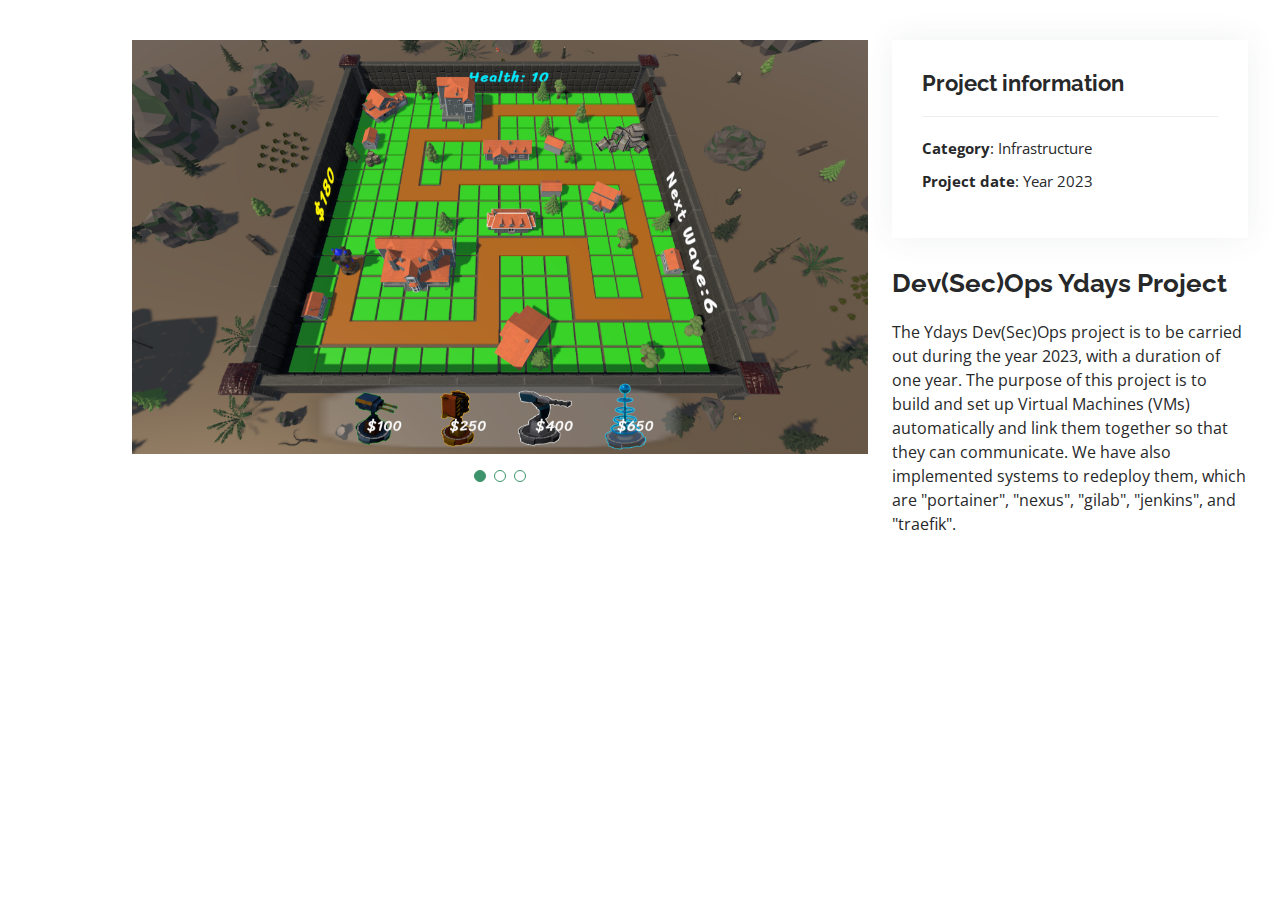
==== portfolio-details2.html @ 78e1e780 "portfolio" ====
<!DOCTYPE html>
<html lang="en">

<head>
  <meta charset="utf-8">
  <meta content="width=device-width, initial-scale=1.0" name="viewport">
  <meta content="" name="description">
  <meta content="" name="keywords">

  <!-- Google Fonts -->
  <link href="https://fonts.googleapis.com/css?family=Open+Sans:300,300i,400,400i,600,600i,700,700i|Raleway:300,300i,400,400i,500,500i,600,600i,700,700i|Poppins:300,300i,400,400i,500,500i,600,600i,700,700i" rel="stylesheet">

  <!-- Vendor CSS Files -->
  <link href="assets/vendor/aos/aos.css" rel="stylesheet">
  <link href="assets/vendor/bootstrap/css/bootstrap.min.css" rel="stylesheet">
  <link href="assets/vendor/bootstrap-icons/bootstrap-icons.css" rel="stylesheet">
  <link href="assets/vendor/boxicons/css/boxicons.min.css" rel="stylesheet">
  <link href="assets/vendor/glightbox/css/glightbox.min.css" rel="stylesheet">
  <link href="assets/vendor/swiper/swiper-bundle.min.css" rel="stylesheet">

  <!-- Template Main CSS File -->
  <link href="assets/css/style.css" rel="stylesheet">
  
</head>

<body>

  <main id="main">

    <!-- ======= Portfolio Details Section ======= -->
    <section id="portfolio-details" class="portfolio-details">
      <div class="container">

        <div class="row gy-4">

          <div class="col-lg-8">
            <div class="portfolio-details-slider swiper">
              <div class="swiper-wrapper align-items-center">

                <div class="swiper-slide">
                  <img src="assets/img/portfolio/portfolio-details-1.png" alt="">
                </div>

                <div class="swiper-slide">
                  <img src="assets/img/portfolio/portfolio-details-2.png" alt="">
                </div>

                <div class="swiper-slide">
                  <img src="assets/img/portfolio/portfolio-details-3.png" alt="">
                </div>

              </div>
              <div class="swiper-pagination"></div>
            </div>
          </div>

          <div class="col-lg-4">
            <div class="portfolio-info">
              <h3>Project information</h3>
              <ul>
                <li><strong>Category</strong>: Infrastructure</li>
                <li><strong>Project date</strong>: Year 2023</li>
              </ul>
            </div>
            <div class="portfolio-description">
              <h2>Dev(Sec)Ops Ydays Project</h2>
              <p>
                The Ydays Dev(Sec)Ops project is to be carried out during the year 2023, with a duration of one year. The purpose of this project is to build and set up Virtual Machines (VMs) automatically and link them together so that they can communicate. We have also implemented systems to redeploy them, which are "portainer", "nexus", "gilab", "jenkins", and "traefik".
              </p>
            </div>
          </div>

        </div>

      </div>
    </section><!-- End Portfolio Details Section -->

  </main><!-- End #main -->

  <div id="preloader"></div>
  <a href="#" class="back-to-top d-flex align-items-center justify-content-center"><i class="bi bi-arrow-up-short"></i></a>

  <!-- Vendor JS Files -->
  <script src="assets/vendor/purecounter/purecounter_vanilla.js"></script>
  <script src="assets/vendor/aos/aos.js"></script>
  <script src="assets/vendor/bootstrap/js/bootstrap.bundle.min.js"></script>
  <script src="assets/vendor/glightbox/js/glightbox.min.js"></script>
  <script src="assets/vendor/isotope-layout/isotope.pkgd.min.js"></script>
  <script src="assets/vendor/swiper/swiper-bundle.min.js"></script>
  <script src="assets/vendor/typed.js/typed.min.js"></script>
  <script src="assets/vendor/waypoints/noframework.waypoints.js"></script>
  <script src="assets/vendor/php-email-form/validate.js"></script>

  <!-- Template Main JS File -->
  <script src="assets/js/main.js"></script>

</body>

</html>
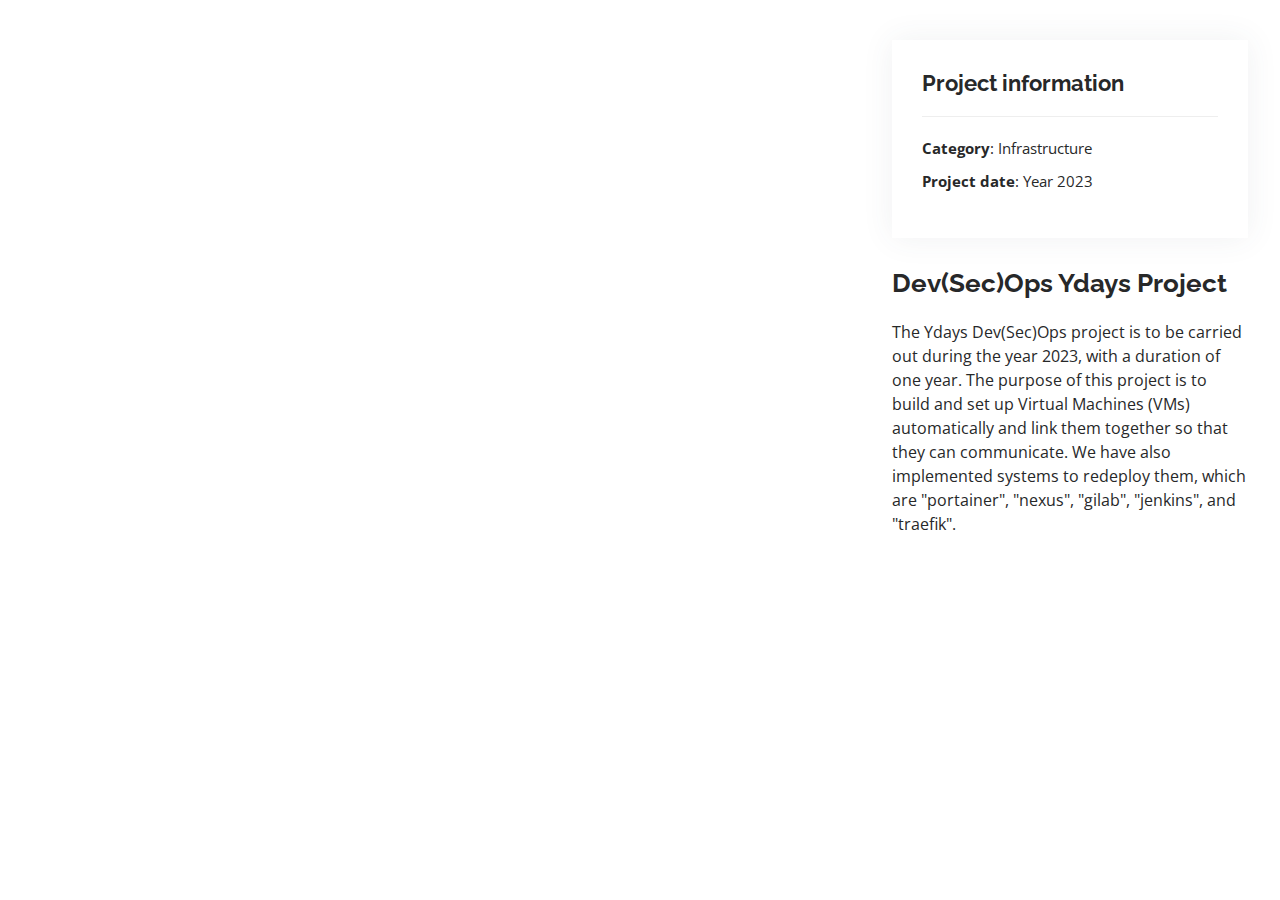
==== commit 6cbcc860: "portfolio" ====
--- a/portfolio-details2.html
+++ b/portfolio-details2.html
@@ -36,19 +36,6 @@
           <div class="col-lg-8">
             <div class="portfolio-details-slider swiper">
               <div class="swiper-wrapper align-items-center">
-
-                <div class="swiper-slide">
-                  <img src="assets/img/portfolio/portfolio-details-1.png" alt="">
-                </div>
-
-                <div class="swiper-slide">
-                  <img src="assets/img/portfolio/portfolio-details-2.png" alt="">
-                </div>
-
-                <div class="swiper-slide">
-                  <img src="assets/img/portfolio/portfolio-details-3.png" alt="">
-                </div>
-
               </div>
               <div class="swiper-pagination"></div>
             </div>
